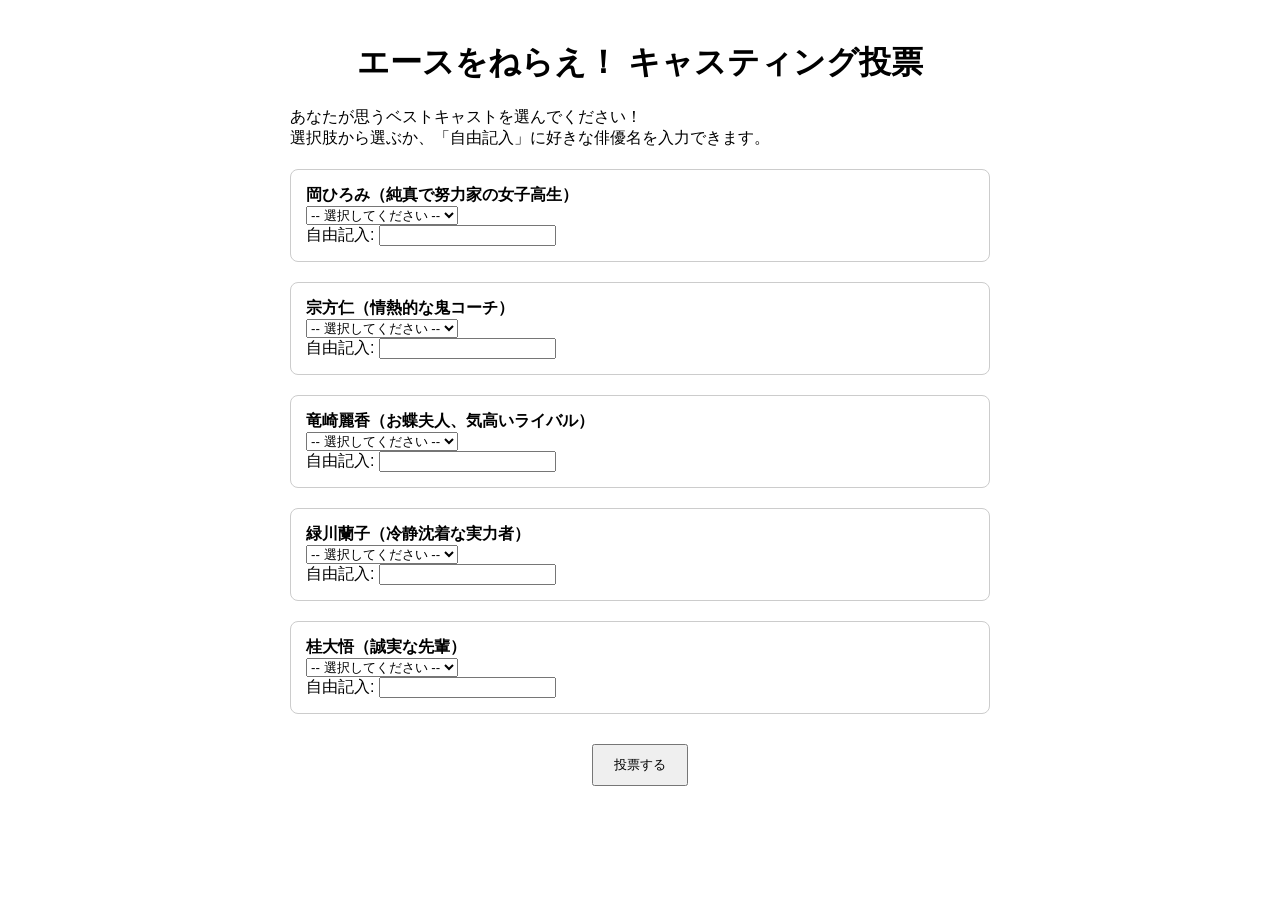
==== aim_for_the_ace.html @ d8148c98 "Update aim_for_the_ace.html" ====
<!DOCTYPE html>
<html lang="ja">
<head>
  <meta charset="UTF-8">
  <title>エースをねらえ！キャスティング投票</title>
  <style>
    body { font-family: sans-serif; max-width: 700px; margin: auto; padding: 20px; }
    h1 { text-align: center; }
    .character { margin: 20px 0; padding: 15px; border: 1px solid #ccc; border-radius: 8px; }
    label { font-weight: bold; }
    .submit { display: block; margin: 30px auto; padding: 10px 20px; }
  </style>
</head>
<body>
  <h1>エースをねらえ！ キャスティング投票</h1>
  <p>あなたが思うベストキャストを選んでください！<br>
     選択肢から選ぶか、「自由記入」に好きな俳優名を入力できます。</p>
  
  <form id="voteForm">
    <div class="character">
      <label>岡ひろみ（純真で努力家の女子高生）</label><br>
      <select name="okahiromi">
        <option value="">-- 選択してください --</option>
        <option value="広瀬すず">広瀬すず</option>
        <option value="森七菜">森七菜</option>
        <option value="永野芽郁">永野芽郁</option>
      </select><br>
      自由記入: <input type="text" name="okahiromi_custom">
    </div>

    <div class="character">
      <label>宗方仁（情熱的な鬼コーチ）</label><br>
      <select name="munakata">
        <option value="">-- 選択してください --</option>
        <option value="大泉洋">大泉洋</option>
        <option value="竹野内豊">竹野内豊</option>
        <option value="佐藤浩市">佐藤浩市</option>
      </select><br>
      自由記入: <input type="text" name="munakata_custom">
    </div>

    <div class="character">
      <label>竜崎麗香（お蝶夫人、気高いライバル）</label><br>
      <select name="reika">
        <option value="">-- 選択してください --</option>
        <option value="北川景子">北川景子</option>
        <option value="柴咲コウ">柴咲コウ</option>
        <option value="綾瀬はるか">綾瀬はるか</option>
      </select><br>
      自由記入: <input type="text" name="reika_custom">
    </div>

    <div class="character">
      <label>緑川蘭子（冷静沈着な実力者）</label><br>
      <select name="ranko">
        <option value="">-- 選択してください --</option>
        <option value="橋本愛">橋本愛</option>
        <option value="二階堂ふみ">二階堂ふみ</option>
        <option value="満島ひかり">満島ひかり</option>
      </select><br>
      自由記入: <input type="text" name="ranko_custom">
    </div>

    <div class="character">
      <label>桂大悟（誠実な先輩）</label><br>
      <select name="katsura">
        <option value="">-- 選択してください --</option>
        <option value="横浜流星">横浜流星</option>
        <option value="山崎賢人">山崎賢人</option>
        <option value="菅田将暉">菅田将暉</option>
      </select><br>
      自由記入: <input type="text" name="katsura_custom">
    </div>

    <button type="submit" class="submit">投票する</button>
  </form>
  
  <p id="message"></p>
  
<script>
  const scriptURL = "https://script.google.com/macros/s/AKfycbzt4ixKPEwh2jF5qu-G2rKe-uym7nJDACE0O807mkTPAkw10QiDOcQxOTVAIi9aBDNqKw/exec";

  document.getElementById("voteForm").addEventListener("submit", function(e) {
    e.preventDefault();

    const formData = new FormData(e.target);
    const data = Object.fromEntries(formData.entries());

    // 自由記入があれば優先
    const votes = {
      "岡ひろみ": data.okahiromi_custom || data.okahiromi,
      "宗方仁": data.munakata_custom || data.munakata,
      "竜崎麗香": data.reika_custom || data.reika,
      "緑川蘭子": data.ranko_custom || data.ranko,
      "桂大悟": data.katsura_custom || data.katsura
    };

    // 空欄を削除
    Object.keys(votes).forEach(key => {
      if (!votes[key]) delete votes[key];
    });

    const payload = {
      work: "エースをねらえ", // ★作品名を指定（シート名になる）
      votes: votes
    };

    fetch(scriptURL, {
        method: "POST",
        body: JSON.stringify(payload)
      })
      .then(response => response.json())
      .then(res => {
        if (res.result === "success") {
          document.getElementById("message").textContent = "投票が完了しました！ありがとうございます。";
        } else {
          document.getElementById("message").textContent = "投票に失敗しました。";
        }
      })
      .catch(error => {
        console.error("Error:", error);
        document.getElementById("message").textContent = "通信エラーが発生しました。";
      });
  });
</script>
</body>
</html>
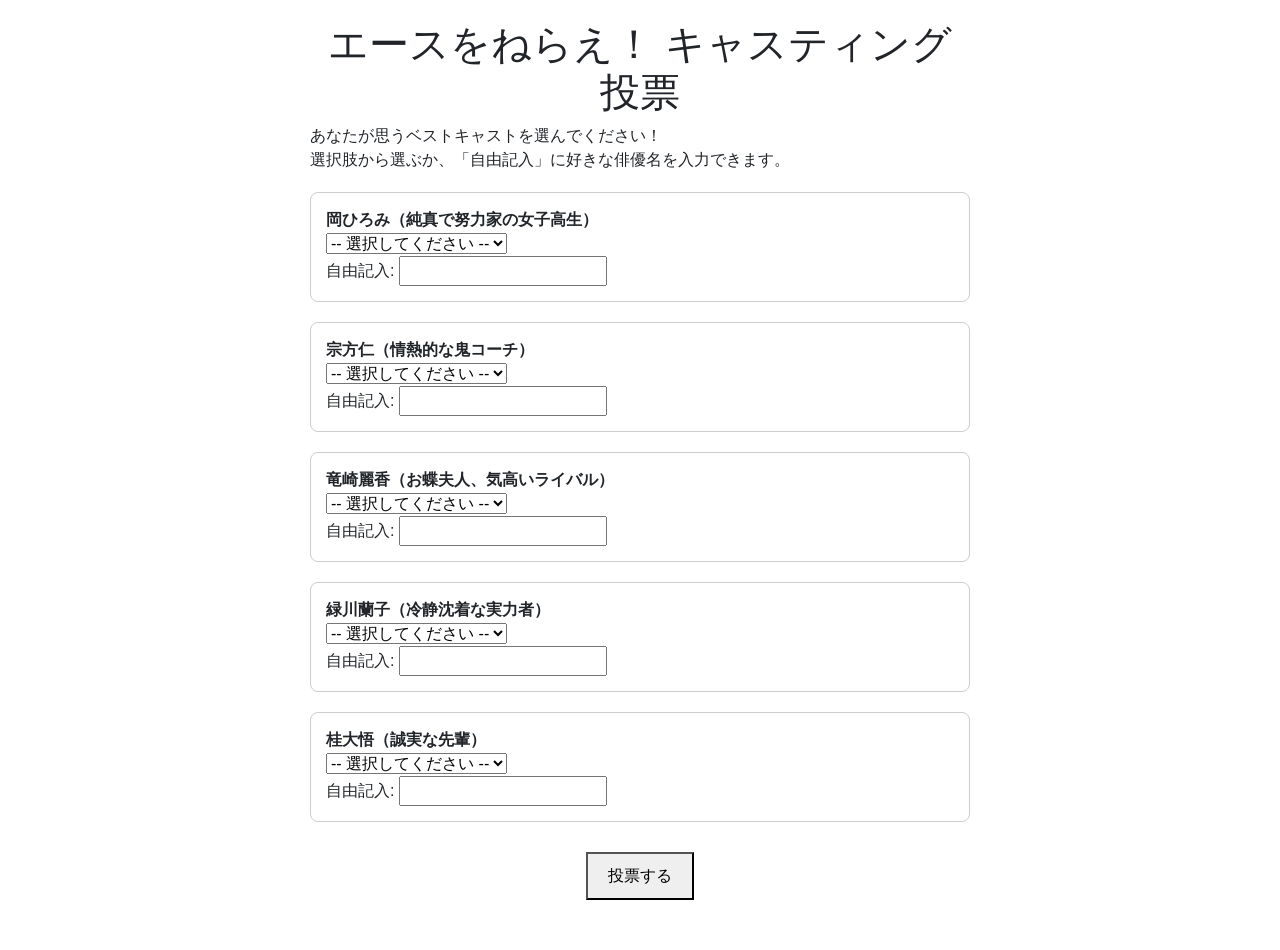
==== commit 8e26f945: "Update aim_for_the_ace.html" ====
--- a/aim_for_the_ace.html
+++ b/aim_for_the_ace.html
@@ -1,8 +1,10 @@
 <!DOCTYPE html>
 <html lang="ja">
 <head>
+  <head>
   <meta charset="UTF-8">
-  <title>エースをねらえ！キャスティング投票</title>
+  <title>エースをねらえ！ キャスティング投票</title>
+  <link href="https://cdn.jsdelivr.net/npm/bootstrap@5.3.3/dist/css/bootstrap.min.css" rel="stylesheet">
   <style>
     body { font-family: sans-serif; max-width: 700px; margin: auto; padding: 20px; }
     h1 { text-align: center; }
@@ -78,6 +80,7 @@
   <p id="message"></p>
   
 <script>
+  // ★ あなたのGASデプロイURLをここに設定 ★
   const scriptURL = "https://script.google.com/macros/s/AKfycbzt4ixKPEwh2jF5qu-G2rKe-uym7nJDACE0O807mkTPAkw10QiDOcQxOTVAIi9aBDNqKw/exec";
 
   document.getElementById("voteForm").addEventListener("submit", function(e) {
@@ -86,7 +89,7 @@
     const formData = new FormData(e.target);
     const data = Object.fromEntries(formData.entries());
 
-    // 自由記入があれば優先
+    // 自由記入が優先される
     const votes = {
       "岡ひろみ": data.okahiromi_custom || data.okahiromi,
       "宗方仁": data.munakata_custom || data.munakata,
@@ -95,14 +98,9 @@
       "桂大悟": data.katsura_custom || data.katsura
     };
 
-    // 空欄を削除
-    Object.keys(votes).forEach(key => {
-      if (!votes[key]) delete votes[key];
-    });
-
     const payload = {
-      work: "エースをねらえ", // ★作品名を指定（シート名になる）
-      votes: votes
+      work: "エースをねらえ！", // ← このページ固有の作品名
+      votes
     };
 
     fetch(scriptURL, {
@@ -110,8 +108,8 @@
         body: JSON.stringify(payload)
       })
       .then(response => response.json())
-      .then(res => {
-        if (res.result === "success") {
+      .then(result => {
+        if (result.result === "success") {
           document.getElementById("message").textContent = "投票が完了しました！ありがとうございます。";
         } else {
           document.getElementById("message").textContent = "投票に失敗しました。";
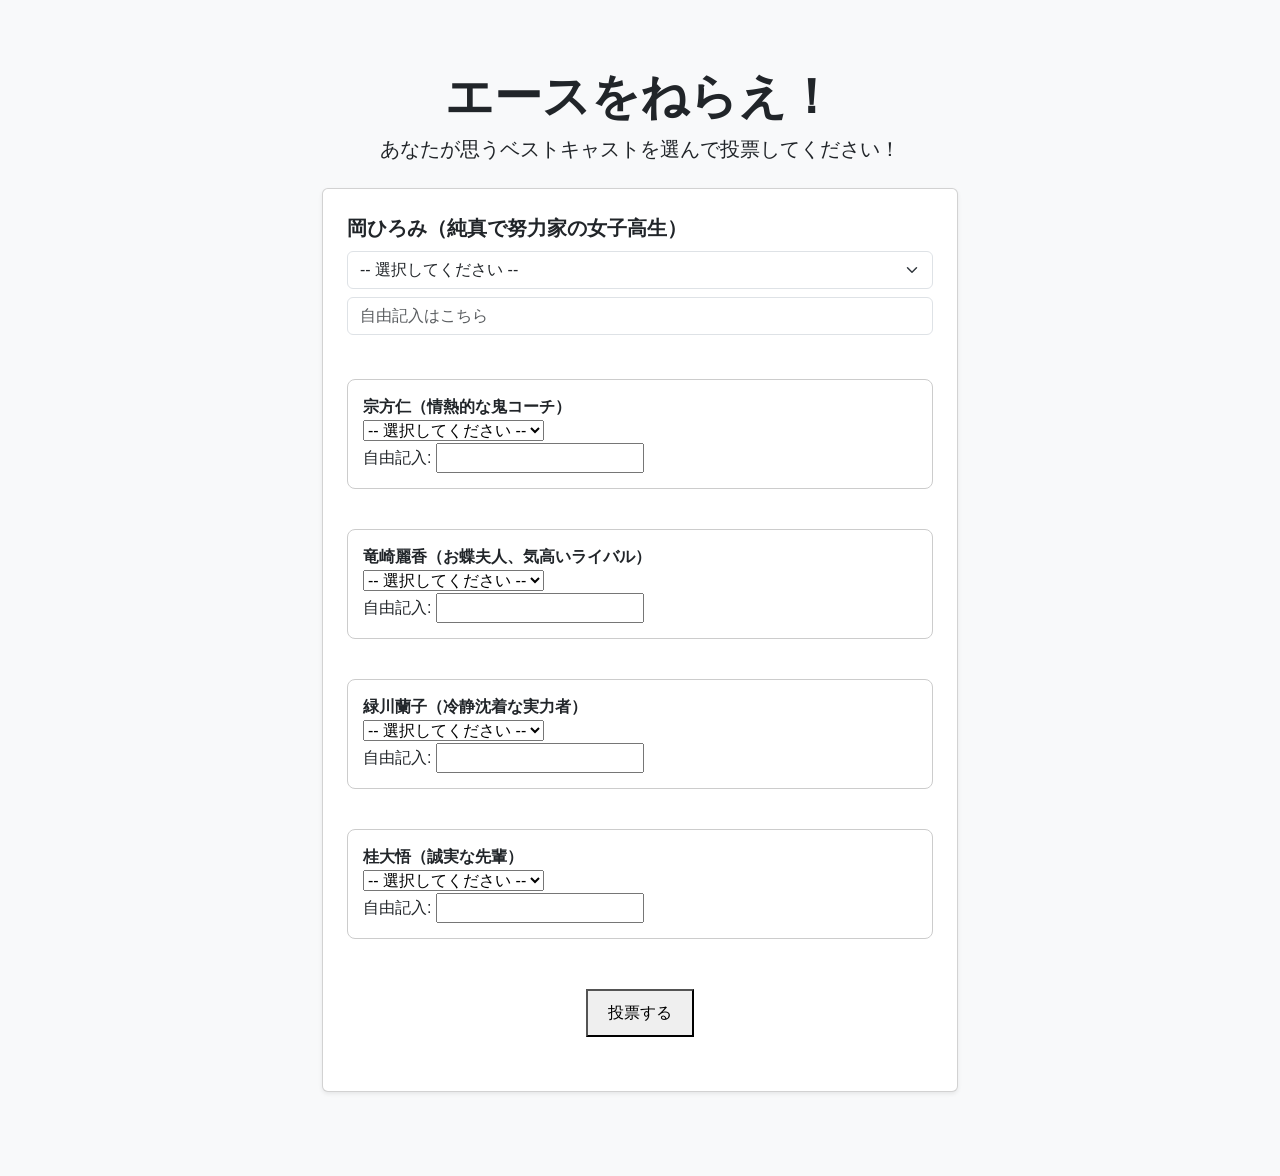
==== commit 1ed158a8: "Update aim_for_the_ace.html" ====
--- a/aim_for_the_ace.html
+++ b/aim_for_the_ace.html
@@ -13,23 +13,25 @@
     .submit { display: block; margin: 30px auto; padding: 10px 20px; }
   </style>
 </head>
-<body>
-  <h1>エースをねらえ！ キャスティング投票</h1>
-  <p>あなたが思うベストキャストを選んでください！<br>
-     選択肢から選ぶか、「自由記入」に好きな俳優名を入力できます。</p>
-  
-  <form id="voteForm">
-    <div class="character">
-      <label>岡ひろみ（純真で努力家の女子高生）</label><br>
-      <select name="okahiromi">
-        <option value="">-- 選択してください --</option>
-        <option value="広瀬すず">広瀬すず</option>
-        <option value="森七菜">森七菜</option>
-        <option value="永野芽郁">永野芽郁</option>
-      </select><br>
-      自由記入: <input type="text" name="okahiromi_custom">
+<body class="bg-light">
+  <div class="container py-5">
+    <div class="text-center mb-4">
+      <h1 class="display-5 fw-bold">エースをねらえ！</h1>
+      <p class="lead">あなたが思うベストキャストを選んで投票してください！</p>
     </div>
-
+    
+    <form id="voteForm" class="card p-4 shadow-sm">
+      <div class="mb-4">
+        <label for="okahiromi" class="form-label fs-5">岡ひろみ（純真で努力家の女子高生）</label>
+        <select name="okahiromi" id="okahiromi" class="form-select mb-2">
+          <option value="">-- 選択してください --</option>
+          <option value="広瀬すず">広瀬すず</option>
+          <option value="森七菜">森七菜</option>
+          <option value="永野芽郁">永野芽郁</option>
+        </select>
+        <input type="text" name="okahiromi_custom" class="form-control" placeholder="自由記入はこちら">
+      </div>
+      
     <div class="character">
       <label>宗方仁（情熱的な鬼コーチ）</label><br>
       <select name="munakata">
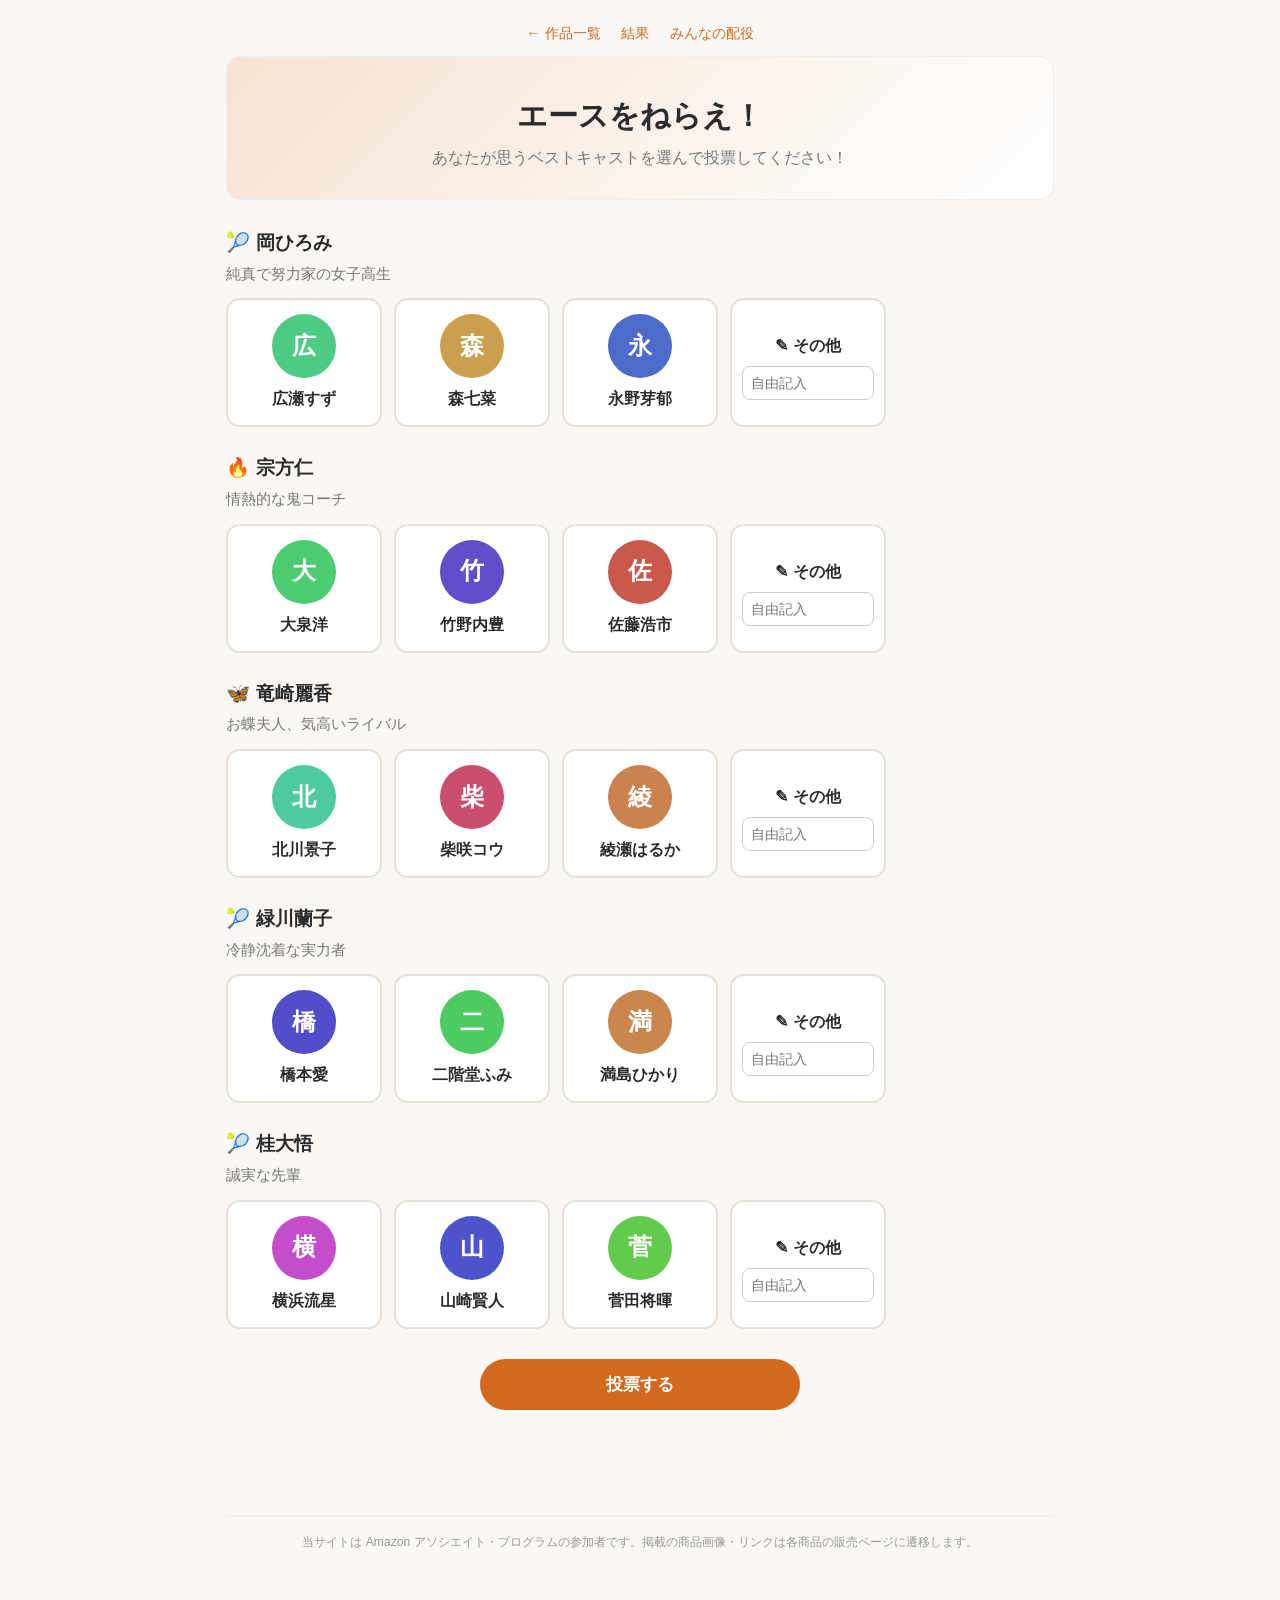
==== commit a218920f: "Redesign: data-driven card UI, OCI backend (vote/like/results/feed) - works.json drives works/charac" ====
--- a/aim_for_the_ace.html
+++ b/aim_for_the_ace.html
@@ -1,127 +1,13 @@
 <!DOCTYPE html>
 <html lang="ja">
 <head>
-  <head>
   <meta charset="UTF-8">
-  <title>エースをねらえ！ キャスティング投票</title>
-  <link href="https://cdn.jsdelivr.net/npm/bootstrap@5.3.3/dist/css/bootstrap.min.css" rel="stylesheet">
-  <style>
-    body { font-family: sans-serif; max-width: 700px; margin: auto; padding: 20px; }
-    h1 { text-align: center; }
-    .character { margin: 20px 0; padding: 15px; border: 1px solid #ccc; border-radius: 8px; }
-    label { font-weight: bold; }
-    .submit { display: block; margin: 30px auto; padding: 10px 20px; }
-  </style>
+  <meta http-equiv="refresh" content="0; url=vote.html?work=aim_for_the_ace">
+  <link rel="canonical" href="vote.html?work=aim_for_the_ace">
+  <title>移動中…</title>
 </head>
-<body class="bg-light">
-  <div class="container py-5">
-    <div class="text-center mb-4">
-      <h1 class="display-5 fw-bold">エースをねらえ！</h1>
-      <p class="lead">あなたが思うベストキャストを選んで投票してください！</p>
-    </div>
-    
-    <form id="voteForm" class="card p-4 shadow-sm">
-      <div class="mb-4">
-        <label for="okahiromi" class="form-label fs-5">岡ひろみ（純真で努力家の女子高生）</label>
-        <select name="okahiromi" id="okahiromi" class="form-select mb-2">
-          <option value="">-- 選択してください --</option>
-          <option value="広瀬すず">広瀬すず</option>
-          <option value="森七菜">森七菜</option>
-          <option value="永野芽郁">永野芽郁</option>
-        </select>
-        <input type="text" name="okahiromi_custom" class="form-control" placeholder="自由記入はこちら">
-      </div>
-      
-    <div class="character">
-      <label>宗方仁（情熱的な鬼コーチ）</label><br>
-      <select name="munakata">
-        <option value="">-- 選択してください --</option>
-        <option value="大泉洋">大泉洋</option>
-        <option value="竹野内豊">竹野内豊</option>
-        <option value="佐藤浩市">佐藤浩市</option>
-      </select><br>
-      自由記入: <input type="text" name="munakata_custom">
-    </div>
-
-    <div class="character">
-      <label>竜崎麗香（お蝶夫人、気高いライバル）</label><br>
-      <select name="reika">
-        <option value="">-- 選択してください --</option>
-        <option value="北川景子">北川景子</option>
-        <option value="柴咲コウ">柴咲コウ</option>
-        <option value="綾瀬はるか">綾瀬はるか</option>
-      </select><br>
-      自由記入: <input type="text" name="reika_custom">
-    </div>
-
-    <div class="character">
-      <label>緑川蘭子（冷静沈着な実力者）</label><br>
-      <select name="ranko">
-        <option value="">-- 選択してください --</option>
-        <option value="橋本愛">橋本愛</option>
-        <option value="二階堂ふみ">二階堂ふみ</option>
-        <option value="満島ひかり">満島ひかり</option>
-      </select><br>
-      自由記入: <input type="text" name="ranko_custom">
-    </div>
-
-    <div class="character">
-      <label>桂大悟（誠実な先輩）</label><br>
-      <select name="katsura">
-        <option value="">-- 選択してください --</option>
-        <option value="横浜流星">横浜流星</option>
-        <option value="山崎賢人">山崎賢人</option>
-        <option value="菅田将暉">菅田将暉</option>
-      </select><br>
-      自由記入: <input type="text" name="katsura_custom">
-    </div>
-
-    <button type="submit" class="submit">投票する</button>
-  </form>
-  
-  <p id="message"></p>
-  
-<script>
-  // ★ あなたのGASデプロイURLをここに設定 ★
-  const scriptURL = "https://script.google.com/macros/s/AKfycbzt4ixKPEwh2jF5qu-G2rKe-uym7nJDACE0O807mkTPAkw10QiDOcQxOTVAIi9aBDNqKw/exec";
-
-  document.getElementById("voteForm").addEventListener("submit", function(e) {
-    e.preventDefault();
-
-    const formData = new FormData(e.target);
-    const data = Object.fromEntries(formData.entries());
-
-    // 自由記入が優先される
-    const votes = {
-      "岡ひろみ": data.okahiromi_custom || data.okahiromi,
-      "宗方仁": data.munakata_custom || data.munakata,
-      "竜崎麗香": data.reika_custom || data.reika,
-      "緑川蘭子": data.ranko_custom || data.ranko,
-      "桂大悟": data.katsura_custom || data.katsura
-    };
-
-    const payload = {
-      work: "エースをねらえ！", // ← このページ固有の作品名
-      votes
-    };
-
-    fetch(scriptURL, {
-        method: "POST",
-        body: JSON.stringify(payload)
-      })
-      .then(response => response.json())
-      .then(result => {
-        if (result.result === "success") {
-          document.getElementById("message").textContent = "投票が完了しました！ありがとうございます。";
-        } else {
-          document.getElementById("message").textContent = "投票に失敗しました。";
-        }
-      })
-      .catch(error => {
-        console.error("Error:", error);
-        document.getElementById("message").textContent = "通信エラーが発生しました。";
-      });
-  });
-</script>
+<body>
+  <p>新しい投票ページに移動します… <a href="vote.html?work=aim_for_the_ace">こちら</a></p>
+  <script>location.replace("vote.html?work=aim_for_the_ace");</script>
 </body>
 </html>
